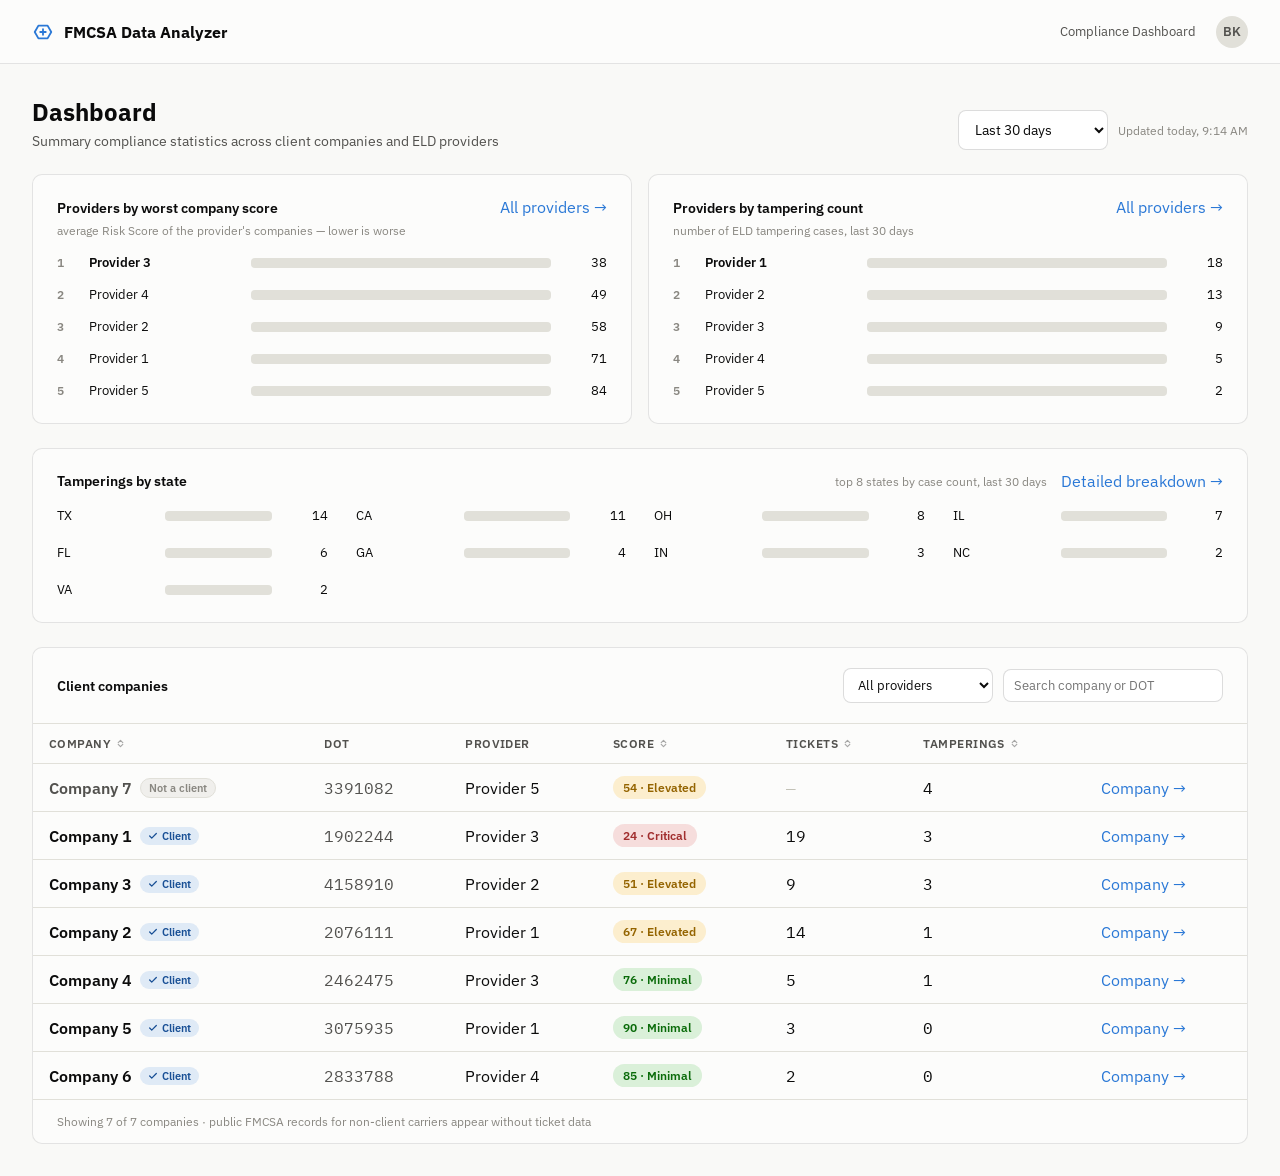
==== index.html @ c8cc748b "Initial commit — FMCSA Data Analyzer clickable prototype" ====
<!doctype html>
<html lang="en">
<head>
<meta charset="utf-8">
<meta name="viewport" content="width=device-width, initial-scale=1">
<title>FMCSA Data Analyzer — Dashboard</title>
<link rel="stylesheet" href="css/style.css">
</head>
<body>
<div data-topbar></div>

<div class="page">

  <div style="display:flex; align-items:flex-end; justify-content:space-between;">
    <div>
      <h1 style="margin:0 0 4px 0; font-size:24px; font-weight:700;">Dashboard</h1>
      <div style="font-size:14px; color:#52514e;">Summary compliance statistics across client companies and ELD providers</div>
    </div>
    <div style="display:flex; align-items:center; gap:10px;">
      <select class="select" style="min-width:150px;">
        <option>Last 30 days</option>
        <option>This month</option>
        <option>This year</option>
      </select>
      <div style="display:flex; align-items:center; gap:6px; font-size:12px; color:#898781;">Updated today, 9:14 AM</div>
    </div>
  </div>

  <div style="display:grid; grid-template-columns:1fr 1fr; gap:16px;">
    <div class="card" style="padding:22px 24px; display:flex; flex-direction:column; gap:14px;">
      <div style="display:flex; align-items:baseline; justify-content:space-between;">
        <div style="font-size:14px; font-weight:600;">Providers by worst company score</div>
        <a href="providers.html">All providers →</a>
      </div>
      <div style="font-size:12px; color:#898781; margin-top:-8px;">average Risk Score of the provider's companies — lower is worse</div>
      <div id="rank-score" style="display:flex; flex-direction:column; gap:11px;"></div>
    </div>

    <div class="card" style="padding:22px 24px; display:flex; flex-direction:column; gap:14px;">
      <div style="display:flex; align-items:baseline; justify-content:space-between;">
        <div style="font-size:14px; font-weight:600;">Providers by tampering count</div>
        <a href="providers.html">All providers →</a>
      </div>
      <div style="font-size:12px; color:#898781; margin-top:-8px;">number of ELD tampering cases, last 30 days</div>
      <div id="rank-tamper" style="display:flex; flex-direction:column; gap:11px;"></div>
    </div>
  </div>

  <div class="card" style="padding:22px 24px; display:flex; flex-direction:column; gap:14px;">
    <div style="display:flex; align-items:baseline; justify-content:space-between;">
      <div style="font-size:14px; font-weight:600;">Tamperings by state</div>
      <div style="display:flex; align-items:center; gap:14px;">
        <div style="font-size:12px; color:#898781;">top 8 states by case count, last 30 days</div>
        <a href="state.html?state=TX">Detailed breakdown →</a>
      </div>
    </div>
    <div id="state-grid" style="display:grid; grid-template-columns:repeat(4, minmax(0,1fr)); gap:16px 28px;"></div>
  </div>

  <div class="card" style="overflow:hidden;">
    <div style="padding:20px 24px; border-bottom:1px solid #e1e0d9; display:flex; align-items:center; justify-content:space-between;">
      <div style="font-size:14px; font-weight:600;">Client companies</div>
      <div style="display:flex; align-items:center; gap:10px;">
        <select id="provider-filter" class="select" style="min-width:150px; padding:7px 10px; font-size:13px;">
          <option value="">All providers</option>
        </select>
        <input id="search" class="select" style="min-width:220px; padding:7px 10px; font-size:13px;" placeholder="Search company or DOT">
      </div>
    </div>
    <table>
      <thead>
        <tr>
          <th><span class="th-sort" data-sort="name">Company</span></th>
          <th>DOT</th>
          <th>Provider</th>
          <th><span class="th-sort" data-sort="score">Score</span></th>
          <th><span class="th-sort" data-sort="tickets">Tickets</span></th>
          <th><span class="th-sort" data-sort="tamperings">Tamperings</span></th>
          <th></th>
        </tr>
      </thead>
      <tbody id="company-rows"></tbody>
    </table>
    <div id="company-count" style="padding:14px 24px; font-size:12px; color:#898781; border-top:1px solid #e1e0d9;"></div>
  </div>

</div>

<script src="js/data.js"></script>
<script src="js/app.js"></script>
<script>
  const rankScoreEl = document.getElementById('rank-score');
  const rankTamperEl = document.getElementById('rank-tamper');
  const stateGridEl = document.getElementById('state-grid');
  const providerFilterEl = document.getElementById('provider-filter');
  const searchEl = document.getElementById('search');
  const rowsEl = document.getElementById('company-rows');
  const countEl = document.getElementById('company-count');

  function barColorForScore(score) {
    if (score >= 75) return '#0ca30c';
    if (score >= 60) return '#fab219';
    if (score >= 40) return '#ec835a';
    return '#d03b3b';
  }

  function renderRankByScore() {
    const rows = [...PROVIDERS].sort((a, b) => a.avgScore - b.avgScore);
    const max = 100;
    rankScoreEl.innerHTML = rows.map((p, i) => `
      <a class="rank-row" href="provider.html?id=${p.id}">
        <span class="rank-num">${i + 1}</span>
        <span class="rank-name" style="${i === 0 ? 'font-weight:600;' : ''}">${p.name}</span>
        <span class="rank-track"><span class="rank-fill" style="width:${Math.round((100 - p.avgScore) / (100 - Math.min(...rows.map(r=>r.avgScore))) * 82 + 12)}%; background:${barColorForScore(p.avgScore)};"></span></span>
        <span class="rank-val mono">${p.avgScore}</span>
      </a>`).join('');
  }

  function renderRankByTamper() {
    const rows = [...PROVIDERS].sort((a, b) => b.tamperings - a.tamperings);
    const max = rows[0].tamperings;
    rankTamperEl.innerHTML = rows.map((p, i) => `
      <a class="rank-row" href="provider.html?id=${p.id}">
        <span class="rank-num">${i + 1}</span>
        <span class="rank-name" style="${i === 0 ? 'font-weight:600;' : ''}">${p.name}</span>
        <span class="rank-track"><span class="rank-fill" style="width:${Math.round(p.tamperings / max * 100)}%; background:#2a78d6;"></span></span>
        <span class="rank-val mono">${p.tamperings}</span>
      </a>`).join('');
  }

  function renderStates() {
    const rows = [...STATES].sort((a, b) => b.count - a.count);
    const max = rows[0].count;
    stateGridEl.innerHTML = rows.map(s => `
      <a class="rank-row" href="state.html?state=${s.code}">
        <span class="rank-name" style="width:96px;">${s.code}</span>
        <span class="rank-track"><span class="rank-fill" style="width:${Math.round(s.count / max * 100)}%; background:#4a3aa7;"></span></span>
        <span class="rank-val mono">${s.count}</span>
      </a>`).join('');
  }

  function populateProviderFilter() {
    providerFilterEl.innerHTML = '<option value="">All providers</option>' +
      PROVIDERS.map(p => `<option value="${p.id}">${p.name}</option>`).join('');
  }

  let sortField = 'tamperings';
  let sortDir = -1;

  function renderCompanies() {
    const providerVal = providerFilterEl.value;
    const q = searchEl.value.trim().toLowerCase();
    let rows = COMPANIES.filter(c => {
      if (providerVal && c.provider !== providerVal) return false;
      if (q && !(c.name.toLowerCase().includes(q) || c.dot.includes(q))) return false;
      return true;
    });
    rows.sort((a, b) => {
      let av = a[sortField], bv = b[sortField];
      if (av === null) av = -1;
      if (bv === null) bv = -1;
      if (typeof av === 'string') return av.localeCompare(bv) * sortDir;
      return (av - bv) * sortDir;
    });

    rowsEl.innerHTML = rows.map(c => {
      const provider = getProvider(c.provider);
      return `
      <tr class="row-link" onclick="location.href='company.html?dot=${c.dot}'">
        <td>
          <div style="display:flex; align-items:center; gap:8px;">
            <span style="font-weight:600; ${c.client ? '' : 'color:#52514e;'}">${c.name}</span>
            ${clientBadge(c.client)}
          </div>
        </td>
        <td class="mono" style="color:#52514e;">${c.dot}</td>
        <td>${provider ? provider.name : '—'}</td>
        <td>${scorePill(c.score)}</td>
        <td class="mono" style="font-variant-numeric:tabular-nums;">${c.tickets === null ? '<span style="color:#c3c2b7;">—</span>' : c.tickets}</td>
        <td class="mono" style="font-variant-numeric:tabular-nums;">${c.tamperings}</td>
        <td><a href="company.html?dot=${c.dot}">Company →</a></td>
      </tr>`;
    }).join('');

    countEl.textContent = `Showing ${rows.length} of ${COMPANIES.length} companies · public FMCSA records for non-client carriers appear without ticket data`;
  }

  document.querySelectorAll('.th-sort').forEach(el => {
    el.innerHTML += ' ' + icon(ICONS.sort, { size: 11, stroke: '#0b0b0b', sw: 2.5 });
    el.addEventListener('click', () => {
      const field = el.dataset.sort;
      if (sortField === field) sortDir *= -1; else { sortField = field; sortDir = 1; }
      document.querySelectorAll('.th-sort').forEach(e => e.classList.remove('active'));
      el.classList.add('active');
      renderCompanies();
    });
  });

  providerFilterEl.addEventListener('change', renderCompanies);
  searchEl.addEventListener('input', renderCompanies);

  renderRankByScore();
  renderRankByTamper();
  renderStates();
  populateProviderFilter();
  renderCompanies();
</script>
</body>
</html>
---- css/style.css ----
@import url('https://fonts.googleapis.com/css2?family=IBM+Plex+Sans:wght@400;500;600;700&family=IBM+Plex+Mono:wght@500;600&display=swap');

* { box-sizing: border-box; }
html, body { margin: 0; padding: 0; }
body {
  font-family: "IBM Plex Sans", system-ui, -apple-system, sans-serif;
  color: #0b0b0b;
  background: #f9f9f7;
}
.mono { font-family: "IBM Plex Mono", ui-monospace, monospace; }
a { color: #2a78d6; text-decoration: none; }
a:hover { color: #184f95; }

.topbar {
  height: 64px; display: flex; align-items: center; justify-content: space-between;
  padding: 0 32px; background: #fcfcfb; border-bottom: 1px solid rgba(11,11,11,0.10);
  position: sticky; top: 0; z-index: 10;
}
.topbar .brand { display: flex; align-items: center; gap: 10px; font-weight: 700; font-size: 16px; }
.topbar .right { display: flex; align-items: center; gap: 20px; }
.avatar {
  width: 32px; height: 32px; border-radius: 999px; background: #e1e0d9;
  display: flex; align-items: center; justify-content: center; font-size: 13px; font-weight: 600; color: #52514e;
}

.page { max-width: 1440px; margin: 0 auto; padding: 32px; display: flex; flex-direction: column; gap: 24px; }
.page.narrow { max-width: 1200px; }
.page.narrower { max-width: 1100px; }

.back-link { display: flex; align-items: center; gap: 6px; font-size: 13px; font-weight: 600; }

.card { background: #fcfcfb; border: 1px solid rgba(11,11,11,0.10); border-radius: 10px; }

table { border-collapse: collapse; width: 100%; }
th { text-align: left; font-weight: 600; color: #52514e; font-size: 12px; text-transform: uppercase; letter-spacing: 0.04em; }
td, th { padding: 12px 16px; border-bottom: 1px solid #e1e0d9; }
tr:last-child td { border-bottom: none; }
tr.row-link { cursor: pointer; }
tr.row-link:hover { background: #f4f3f0; }

.pill { display: inline-flex; align-items: center; gap: 6px; padding: 4px 10px; border-radius: 999px; font-size: 12px; font-weight: 600; white-space: nowrap; }
.pill-minimal { background: rgba(12,163,12,0.14); color: #0a6b0a; }
.pill-elevated { background: rgba(250,178,25,0.20); color: #946400; }
.pill-elevated-alt { background: rgba(236,131,90,0.18); color: #9c3d1c; }
.pill-critical { background: rgba(208,59,59,0.16); color: #a12e2e; }
.pill-info { background: rgba(42,120,214,0.14); color: #184f95; }

.client-badge { display: inline-flex; align-items: center; gap: 4px; padding: 2px 8px; border-radius: 999px; font-size: 11px; font-weight: 600; }
.client-yes { background: rgba(42,120,214,0.14); color: #184f95; }
.client-no { background: #f0efec; color: #898781; border: 1px solid #e1e0d9; }

.btn {
  display: inline-flex; align-items: center; gap: 8px; padding: 9px 16px; border-radius: 8px;
  font-size: 14px; font-weight: 600; border: 1px solid rgba(11,11,11,0.14); background: #fcfcfb; color: #0b0b0b; cursor: pointer;
}
.btn:hover { background: #f4f3f0; }

select.select, input.select {
  display: flex; align-items: center; padding: 9px 12px; border: 1px solid rgba(11,11,11,0.14);
  border-radius: 8px; background: #ffffff; font-size: 14px; font-family: inherit; color: #0b0b0b;
}

.th-sort { display: inline-flex; align-items: center; gap: 4px; cursor: pointer; user-select: none; }
.th-sort svg { opacity: 0.35; }
.th-sort.active svg { opacity: 1; }

.rank-row { display: flex; align-items: center; gap: 12px; padding: 2px 0; color: inherit; }
.rank-num { width: 20px; font-size: 12px; color: #898781; font-weight: 600; flex-shrink: 0; }
.rank-name { width: 150px; font-size: 13px; flex-shrink: 0; overflow: hidden; text-overflow: ellipsis; white-space: nowrap; }
.rank-track { flex: 1; height: 10px; border-radius: 4px; background: #e1e0d9; overflow: hidden; }
.rank-fill { height: 100%; border-radius: 4px; transition: width .25s ease; }
.rank-val { width: 44px; text-align: right; font-size: 13px; flex-shrink: 0; }

.segmented { display: inline-flex; padding: 3px; background: #f0efec; border-radius: 9px; gap: 2px; }
.segmented button {
  padding: 7px 16px; border-radius: 7px; font-size: 13px; font-weight: 600; color: #52514e;
  background: none; border: none; cursor: pointer; font-family: inherit;
}
.segmented button.active { background: #fcfcfb; color: #0b0b0b; box-shadow: 0 1px 2px rgba(11,11,11,0.10); }

.kv { display: flex; flex-direction: column; gap: 4px; }
.kv .k { font-size: 11px; color: #898781; text-transform: uppercase; letter-spacing: 0.04em; }
.kv .v { font-size: 14px; font-weight: 600; }

.step { display: flex; gap: 14px; padding: 14px 0; border-bottom: 1px solid #e1e0d9; }
.step:last-child { border-bottom: none; }
.step .dot { width: 10px; height: 10px; border-radius: 999px; margin-top: 5px; flex-shrink: 0; }

.notice {
  padding: 16px 22px; display: flex; align-items: center; gap: 12px;
  background: #fdf5ec; border: 1px solid rgba(217,89,38,0.25); border-radius: 10px;
}
.notice .text { font-size: 12.5px; color: #52514e; }

.section-head { padding: 16px 18px; border-bottom: 1px solid #e1e0d9; display: flex; align-items: center; justify-content: space-between; }
.fresh { display: flex; align-items: center; gap: 6px; font-size: 11px; color: #898781; }

.empty-state { padding: 32px 24px; text-align: center; color: #898781; font-size: 13px; }
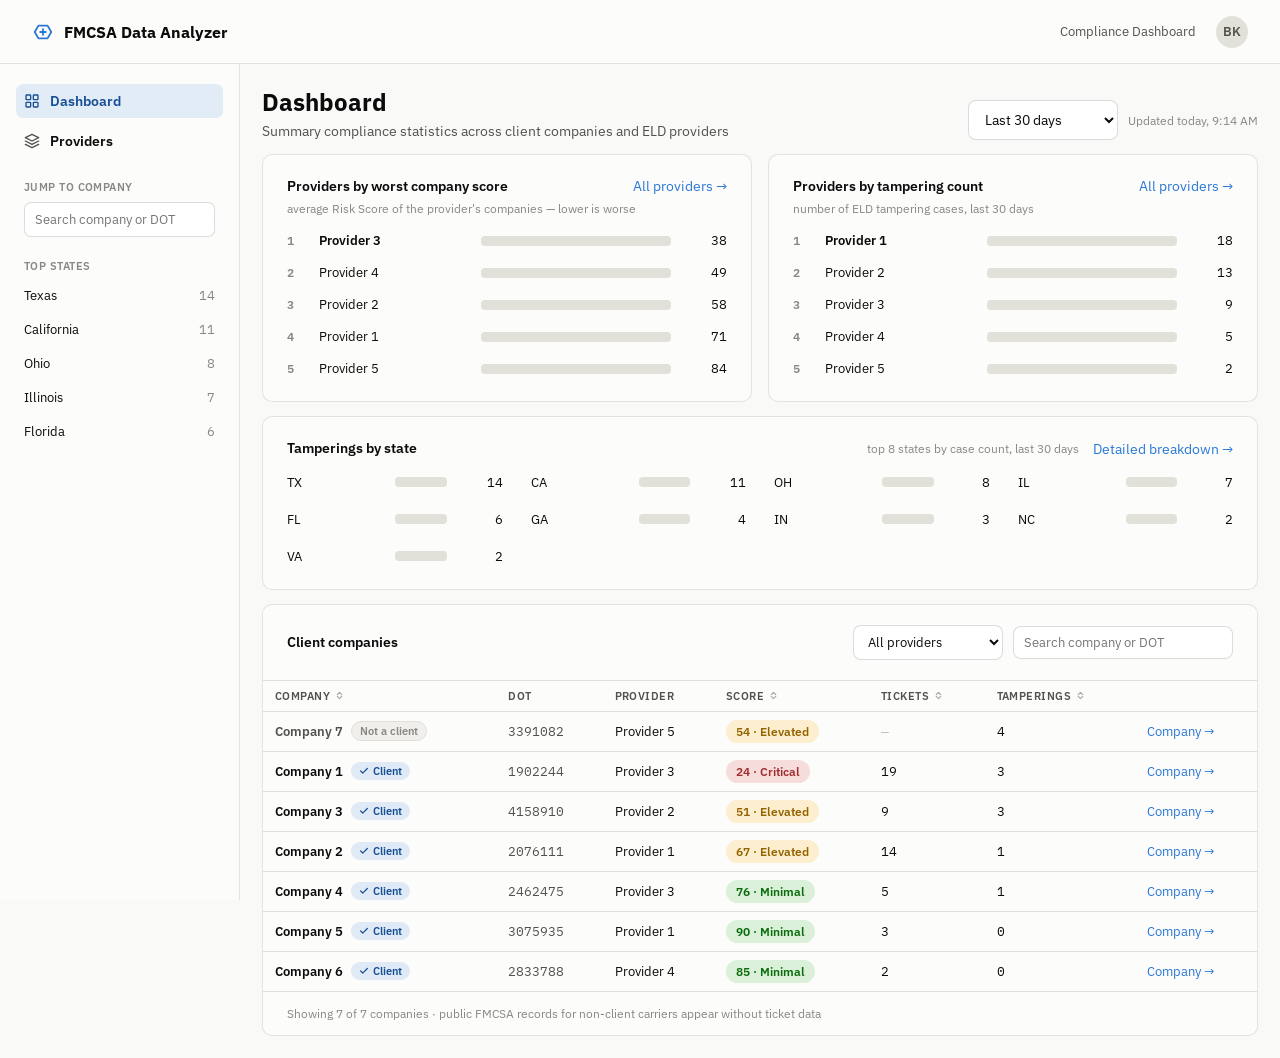
==== commit 42f25fed: "Consolidate company page into tabs, tighten layout density" ====
--- a/index.html
+++ b/index.html
@@ -8,7 +8,9 @@
 </head>
 <body>
 <div data-topbar></div>
-
+<div class="app-shell">
+  <div data-sidebar></div>
+  <div class="main-content">
 <div class="page">
 
   <div style="display:flex; align-items:flex-end; justify-content:space-between;">
@@ -84,6 +86,9 @@
     <div id="company-count" style="padding:14px 24px; font-size:12px; color:#898781; border-top:1px solid #e1e0d9;"></div>
   </div>
 
+</div>
+
+  </div>
 </div>
 
 <script src="js/data.js"></script>
--- a/css/style.css
+++ b/css/style.css
@@ -23,20 +23,84 @@
   display: flex; align-items: center; justify-content: center; font-size: 13px; font-weight: 600; color: #52514e;
 }
 
-.page { max-width: 1440px; margin: 0 auto; padding: 32px; display: flex; flex-direction: column; gap: 24px; }
+.app-shell { display: flex; align-items: flex-start; }
+
+.sidebar {
+  width: 240px; flex-shrink: 0; background: #fcfcfb; border-right: 1px solid rgba(11,11,11,0.10);
+  min-height: calc(100vh - 64px); position: sticky; top: 64px; align-self: flex-start;
+  padding: 20px 16px; display: flex; flex-direction: column; gap: 22px;
+}
+.sidebar-section { display: flex; flex-direction: column; gap: 6px; }
+.sidebar-label { font-size: 11px; font-weight: 600; color: #898781; text-transform: uppercase; letter-spacing: 0.04em; padding: 0 8px; margin-bottom: 2px; }
+.sidebar-link {
+  display: flex; align-items: center; gap: 10px; padding: 8px 8px; border-radius: 7px;
+  font-size: 13.5px; font-weight: 600; color: #0b0b0b;
+}
+.sidebar-link:hover { background: #f0efec; color: #0b0b0b; }
+.sidebar-link.active { background: rgba(42,120,214,0.12); color: #184f95; }
+.sidebar-link svg { flex-shrink: 0; }
+
+.sidebar-search-wrap { position: relative; padding: 0 8px; }
+.sidebar-search-input {
+  width: 100%; padding: 8px 10px; border: 1px solid rgba(11,11,11,0.14); border-radius: 7px;
+  font-size: 13px; font-family: inherit; background: #ffffff;
+}
+.sidebar-search-results {
+  position: absolute; left: 8px; right: 8px; top: calc(100% + 4px);
+  background: #fcfcfb; border: 1px solid rgba(11,11,11,0.14); border-radius: 8px;
+  box-shadow: 0 4px 16px rgba(11,11,11,0.12); max-height: 280px; overflow-y: auto; z-index: 20;
+}
+.sidebar-search-results a { display: block; padding: 8px 10px; font-size: 12.5px; color: #0b0b0b; border-bottom: 1px solid #f0efec; }
+.sidebar-search-results a:last-child { border-bottom: none; }
+.sidebar-search-results a:hover { background: #f0efec; }
+.sidebar-search-results .hint { padding: 8px 10px; font-size: 12px; color: #898781; }
+
+.sidebar-state-row { display: flex; align-items: center; justify-content: space-between; padding: 6px 8px; border-radius: 7px; font-size: 12.5px; color: #0b0b0b; }
+.sidebar-state-row:hover { background: #f0efec; }
+.sidebar-state-row .n { color: #898781; }
+
+.main-content { flex: 1; min-width: 0; }
+
+.page { max-width: 1440px; margin: 0 auto; padding: 22px; display: flex; flex-direction: column; gap: 14px; font-size: 13.5px; }
 .page.narrow { max-width: 1200px; }
 .page.narrower { max-width: 1100px; }
 
+@media (max-width: 900px) {
+  .sidebar { display: none; }
+}
+
 .back-link { display: flex; align-items: center; gap: 6px; font-size: 13px; font-weight: 600; }
+
+.crumbs { display: flex; align-items: center; gap: 8px; font-size: 13px; flex-wrap: wrap; }
+.crumbs a { font-weight: 600; }
+.crumbs .crumb-current { color: #52514e; font-weight: 600; }
+.crumbs .crumb-sep { color: #c3c2b7; }
 
 .card { background: #fcfcfb; border: 1px solid rgba(11,11,11,0.10); border-radius: 10px; }
 
-table { border-collapse: collapse; width: 100%; }
-th { text-align: left; font-weight: 600; color: #52514e; font-size: 12px; text-transform: uppercase; letter-spacing: 0.04em; }
-td, th { padding: 12px 16px; border-bottom: 1px solid #e1e0d9; }
+table { border-collapse: collapse; width: 100%; font-size: 13px; }
+th { text-align: left; font-weight: 600; color: #52514e; font-size: 11px; text-transform: uppercase; letter-spacing: 0.04em; }
+td, th { padding: 8px 12px; border-bottom: 1px solid #e1e0d9; }
 tr:last-child td { border-bottom: none; }
 tr.row-link { cursor: pointer; }
 tr.row-link:hover { background: #f4f3f0; }
+
+.tabs { display: flex; gap: 2px; border-bottom: 1px solid #e1e0d9; padding: 0 6px; overflow-x: auto; }
+.tab-btn {
+  padding: 9px 12px; font-size: 12.5px; font-weight: 600; color: #898781; background: none; border: none;
+  border-bottom: 2px solid transparent; cursor: pointer; font-family: inherit; margin-bottom: -1px; white-space: nowrap;
+}
+.tab-btn:hover { color: #0b0b0b; }
+.tab-btn.active { color: #184f95; border-bottom-color: #2a78d6; }
+.tab-count { margin-left: 5px; font-size: 10.5px; color: #898781; background: #f0efec; padding: 1px 6px; border-radius: 999px; }
+.tab-btn.active .tab-count { color: #184f95; background: rgba(42,120,214,0.14); }
+.tab-panel { padding: 4px 0; }
+
+.exp-row td { cursor: pointer; }
+.exp-panel-row td { padding: 0; border-bottom: 1px solid #e1e0d9; background: #f6f5f2; }
+.exp-panel-inner { padding: 12px 18px; display: flex; flex-direction: column; gap: 8px; }
+.chev { transition: transform .15s ease; flex-shrink: 0; }
+.chev.open { transform: rotate(90deg); }
 
 .pill { display: inline-flex; align-items: center; gap: 6px; padding: 4px 10px; border-radius: 999px; font-size: 12px; font-weight: 600; white-space: nowrap; }
 .pill-minimal { background: rgba(12,163,12,0.14); color: #0a6b0a; }
@@ -87,12 +151,12 @@
 .step .dot { width: 10px; height: 10px; border-radius: 999px; margin-top: 5px; flex-shrink: 0; }
 
 .notice {
-  padding: 16px 22px; display: flex; align-items: center; gap: 12px;
+  padding: 12px 16px; display: flex; align-items: center; gap: 10px;
   background: #fdf5ec; border: 1px solid rgba(217,89,38,0.25); border-radius: 10px;
 }
-.notice .text { font-size: 12.5px; color: #52514e; }
+.notice .text { font-size: 12px; color: #52514e; }
 
-.section-head { padding: 16px 18px; border-bottom: 1px solid #e1e0d9; display: flex; align-items: center; justify-content: space-between; }
-.fresh { display: flex; align-items: center; gap: 6px; font-size: 11px; color: #898781; }
+.section-head { padding: 12px 14px; border-bottom: 1px solid #e1e0d9; display: flex; align-items: center; justify-content: space-between; }
+.fresh { display: flex; align-items: center; gap: 6px; font-size: 10.5px; color: #898781; }
 
-.empty-state { padding: 32px 24px; text-align: center; color: #898781; font-size: 13px; }
+.empty-state { padding: 24px 18px; text-align: center; color: #898781; font-size: 12.5px; }
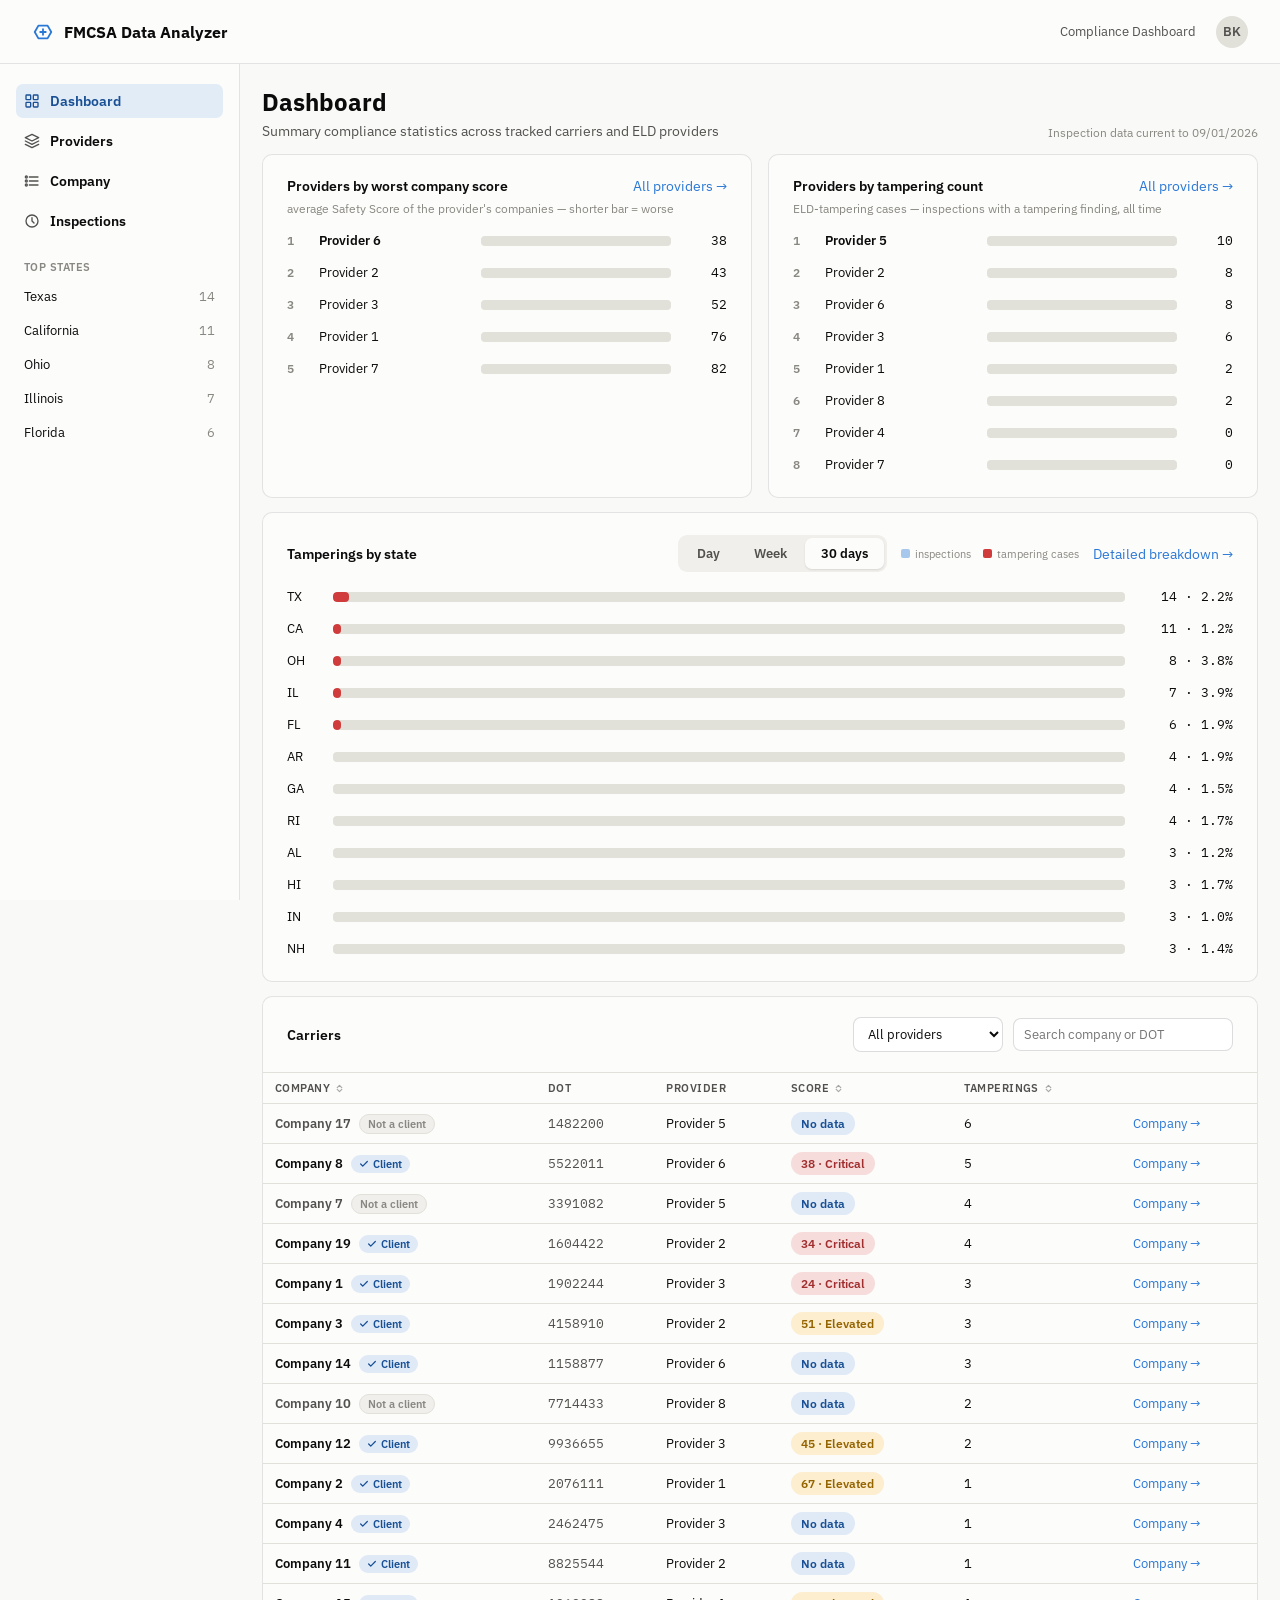
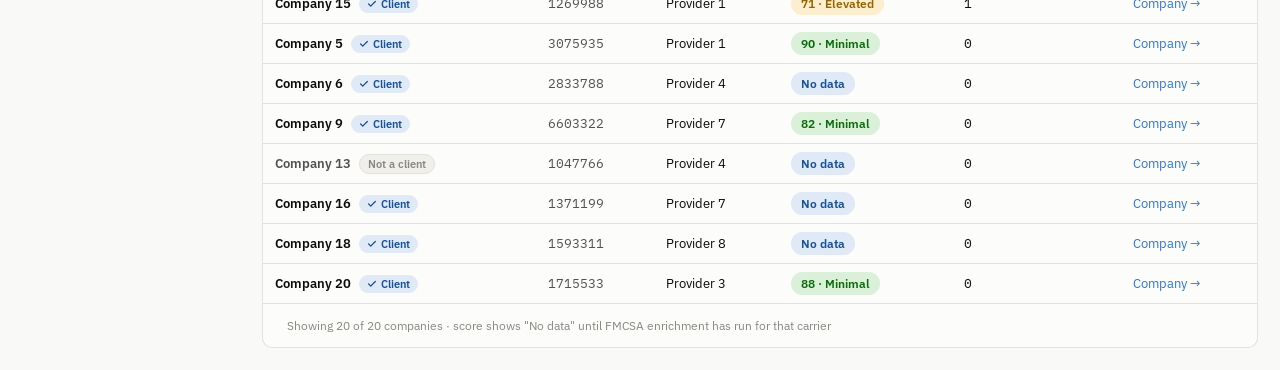
==== commit a11ea995: "Update prototype to match production app" ====
--- a/index.html
+++ b/index.html
@@ -16,16 +16,9 @@
   <div style="display:flex; align-items:flex-end; justify-content:space-between;">
     <div>
       <h1 style="margin:0 0 4px 0; font-size:24px; font-weight:700;">Dashboard</h1>
-      <div style="font-size:14px; color:#52514e;">Summary compliance statistics across client companies and ELD providers</div>
-    </div>
-    <div style="display:flex; align-items:center; gap:10px;">
-      <select class="select" style="min-width:150px;">
-        <option>Last 30 days</option>
-        <option>This month</option>
-        <option>This year</option>
-      </select>
-      <div style="display:flex; align-items:center; gap:6px; font-size:12px; color:#898781;">Updated today, 9:14 AM</div>
-    </div>
+      <div style="font-size:14px; color:#52514e;">Summary compliance statistics across tracked carriers and ELD providers</div>
+    </div>
+    <div id="freshness" style="font-size:12px; color:#898781;"></div>
   </div>
 
   <div style="display:grid; grid-template-columns:1fr 1fr; gap:16px;">
@@ -34,7 +27,7 @@
         <div style="font-size:14px; font-weight:600;">Providers by worst company score</div>
         <a href="providers.html">All providers →</a>
       </div>
-      <div style="font-size:12px; color:#898781; margin-top:-8px;">average Risk Score of the provider's companies — lower is worse</div>
+      <div style="font-size:12px; color:#898781; margin-top:-8px;" title="Internal heuristic risk score, not the official FMCSA SMS score.">average Safety Score of the provider's companies — shorter bar = worse</div>
       <div id="rank-score" style="display:flex; flex-direction:column; gap:11px;"></div>
     </div>
 
@@ -43,25 +36,33 @@
         <div style="font-size:14px; font-weight:600;">Providers by tampering count</div>
         <a href="providers.html">All providers →</a>
       </div>
-      <div style="font-size:12px; color:#898781; margin-top:-8px;">number of ELD tampering cases, last 30 days</div>
+      <div style="font-size:12px; color:#898781; margin-top:-8px;">ELD-tampering cases — inspections with a tampering finding, all time</div>
       <div id="rank-tamper" style="display:flex; flex-direction:column; gap:11px;"></div>
     </div>
   </div>
 
   <div class="card" style="padding:22px 24px; display:flex; flex-direction:column; gap:14px;">
-    <div style="display:flex; align-items:baseline; justify-content:space-between;">
+    <div style="display:flex; align-items:center; justify-content:space-between; flex-wrap:wrap; gap:10px;">
       <div style="font-size:14px; font-weight:600;">Tamperings by state</div>
-      <div style="display:flex; align-items:center; gap:14px;">
-        <div style="font-size:12px; color:#898781;">top 8 states by case count, last 30 days</div>
+      <div style="display:flex; align-items:center; gap:14px; flex-wrap:wrap;">
+        <div class="segmented" id="state-window">
+          <button data-window="day">Day</button>
+          <button data-window="week">Week</button>
+          <button data-window="30d" class="active">30 days</button>
+        </div>
+        <span style="display:flex; align-items:center; gap:12px; font-size:11px; color:#898781;">
+          <span style="display:flex; align-items:center; gap:5px;"><span style="width:9px; height:9px; border-radius:2px; background:#2a78d6; opacity:0.4; display:inline-block;"></span>inspections</span>
+          <span style="display:flex; align-items:center; gap:5px;"><span style="width:9px; height:9px; border-radius:2px; background:#d03b3b; display:inline-block;"></span>tampering cases</span>
+        </span>
         <a href="state.html?state=TX">Detailed breakdown →</a>
       </div>
     </div>
-    <div id="state-grid" style="display:grid; grid-template-columns:repeat(4, minmax(0,1fr)); gap:16px 28px;"></div>
+    <div id="state-grid" style="display:flex; flex-direction:column; gap:11px;"></div>
   </div>
 
   <div class="card" style="overflow:hidden;">
-    <div style="padding:20px 24px; border-bottom:1px solid #e1e0d9; display:flex; align-items:center; justify-content:space-between;">
-      <div style="font-size:14px; font-weight:600;">Client companies</div>
+    <div style="padding:20px 24px; border-bottom:1px solid #e1e0d9; display:flex; align-items:center; justify-content:space-between; flex-wrap:wrap; gap:10px;">
+      <div style="font-size:14px; font-weight:600;">Carriers</div>
       <div style="display:flex; align-items:center; gap:10px;">
         <select id="provider-filter" class="select" style="min-width:150px; padding:7px 10px; font-size:13px;">
           <option value="">All providers</option>
@@ -76,7 +77,6 @@
           <th>DOT</th>
           <th>Provider</th>
           <th><span class="th-sort" data-sort="score">Score</span></th>
-          <th><span class="th-sort" data-sort="tickets">Tickets</span></th>
           <th><span class="th-sort" data-sort="tamperings">Tamperings</span></th>
           <th></th>
         </tr>
@@ -102,6 +102,9 @@
   const rowsEl = document.getElementById('company-rows');
   const countEl = document.getElementById('company-count');
 
+  const latestInspection = INSPECTIONS.reduce((max, i) => i.date > max ? i.date : max, INSPECTIONS[0].date);
+  document.getElementById('freshness').textContent = `Inspection data current to ${fmtDate(latestInspection)}`;
+
   function barColorForScore(score) {
     if (score >= 75) return '#0ca30c';
     if (score >= 60) return '#fab219';
@@ -110,20 +113,22 @@
   }
 
   function renderRankByScore() {
-    const rows = [...PROVIDERS].sort((a, b) => a.avgScore - b.avgScore);
-    const max = 100;
+    // Only providers with at least one enriched carrier have a meaningful
+    // average — unenriched ones sit at 0 and would otherwise falsely look "worst".
+    const scored = PROVIDERS.filter(p => p.avgScore > 0);
+    const rows = [...(scored.length ? scored : PROVIDERS)].sort((a, b) => a.avgScore - b.avgScore);
     rankScoreEl.innerHTML = rows.map((p, i) => `
       <a class="rank-row" href="provider.html?id=${p.id}">
         <span class="rank-num">${i + 1}</span>
         <span class="rank-name" style="${i === 0 ? 'font-weight:600;' : ''}">${p.name}</span>
-        <span class="rank-track"><span class="rank-fill" style="width:${Math.round((100 - p.avgScore) / (100 - Math.min(...rows.map(r=>r.avgScore))) * 82 + 12)}%; background:${barColorForScore(p.avgScore)};"></span></span>
+        <span class="rank-track"><span class="rank-fill" style="width:${p.avgScore}%; background:${barColorForScore(p.avgScore)};"></span></span>
         <span class="rank-val mono">${p.avgScore}</span>
       </a>`).join('');
   }
 
   function renderRankByTamper() {
     const rows = [...PROVIDERS].sort((a, b) => b.tamperings - a.tamperings);
-    const max = rows[0].tamperings;
+    const max = rows[0].tamperings || 1;
     rankTamperEl.innerHTML = rows.map((p, i) => `
       <a class="rank-row" href="provider.html?id=${p.id}">
         <span class="rank-num">${i + 1}</span>
@@ -133,16 +138,39 @@
       </a>`).join('');
   }
 
+  const STATE_WINDOW_SCALE = { day: 1 / 60, week: 1 / 8.6, '30d': 1 };
+  let stateWindow = '30d';
+
   function renderStates() {
-    const rows = [...STATES].sort((a, b) => b.count - a.count);
-    const max = rows[0].count;
-    stateGridEl.innerHTML = rows.map(s => `
+    const scale = STATE_WINDOW_SCALE[stateWindow];
+    const rows = STATES.map(s => ({ ...s, count: Math.max(0, Math.round(s.count * scale)), inspections: Math.max(0, Math.round(s.inspections * scale)) }))
+      .sort((a, b) => b.count - a.count)
+      .slice(0, 12);
+    const maxInsp = Math.max(1, ...rows.map(s => s.inspections));
+    stateGridEl.innerHTML = rows.map(s => {
+      const rate = s.inspections > 0 ? (s.count / s.inspections * 100) : 0;
+      const inspPct = Math.round(s.inspections / maxInsp * 100);
+      const tamperPct = Math.round(s.count / maxInsp * 100);
+      return `
       <a class="rank-row" href="state.html?state=${s.code}">
-        <span class="rank-name" style="width:96px;">${s.code}</span>
-        <span class="rank-track"><span class="rank-fill" style="width:${Math.round(s.count / max * 100)}%; background:#4a3aa7;"></span></span>
-        <span class="rank-val mono">${s.count}</span>
-      </a>`).join('');
-  }
+        <span class="rank-name" style="width:34px; flex-shrink:0;">${s.code}</span>
+        <span class="rank-track" style="position:relative;">
+          <span class="rank-fill" style="width:${inspPct}%; background:#2a78d6; opacity:0.4;"></span>
+          <span class="rank-fill" style="position:absolute; top:0; left:0; width:${tamperPct}%; background:#d03b3b;"></span>
+        </span>
+        <span class="rank-val mono" style="width:96px;">${s.count} · ${rate.toFixed(1)}%</span>
+      </a>`;
+    }).join('');
+  }
+
+  document.querySelectorAll('#state-window button').forEach(btn => {
+    btn.addEventListener('click', () => {
+      stateWindow = btn.dataset.window;
+      document.querySelectorAll('#state-window button').forEach(b => b.classList.remove('active'));
+      btn.classList.add('active');
+      renderStates();
+    });
+  });
 
   function populateProviderFilter() {
     providerFilterEl.innerHTML = '<option value="">All providers</option>' +
@@ -162,8 +190,6 @@
     });
     rows.sort((a, b) => {
       let av = a[sortField], bv = b[sortField];
-      if (av === null) av = -1;
-      if (bv === null) bv = -1;
       if (typeof av === 'string') return av.localeCompare(bv) * sortDir;
       return (av - bv) * sortDir;
     });
@@ -180,14 +206,13 @@
         </td>
         <td class="mono" style="color:#52514e;">${c.dot}</td>
         <td>${provider ? provider.name : '—'}</td>
-        <td>${scorePill(c.score)}</td>
-        <td class="mono" style="font-variant-numeric:tabular-nums;">${c.tickets === null ? '<span style="color:#c3c2b7;">—</span>' : c.tickets}</td>
+        <td>${scorePill(c.score, c.hasDetail)}</td>
         <td class="mono" style="font-variant-numeric:tabular-nums;">${c.tamperings}</td>
         <td><a href="company.html?dot=${c.dot}">Company →</a></td>
       </tr>`;
     }).join('');
 
-    countEl.textContent = `Showing ${rows.length} of ${COMPANIES.length} companies · public FMCSA records for non-client carriers appear without ticket data`;
+    countEl.textContent = `Showing ${rows.length} of ${COMPANIES.length} companies · score shows "No data" until FMCSA enrichment has run for that carrier`;
   }
 
   document.querySelectorAll('.th-sort').forEach(el => {
--- a/css/style.css
+++ b/css/style.css
@@ -102,6 +102,12 @@
 .chev { transition: transform .15s ease; flex-shrink: 0; }
 .chev.open { transform: rotate(90deg); }
 
+.copy-btn {
+  display: inline-flex; align-items: center; justify-content: center; padding: 2px; margin-left: 2px;
+  border: none; background: none; cursor: pointer; border-radius: 4px; vertical-align: middle;
+}
+.copy-btn:hover { background: #e9e8e3; }
+
 .pill { display: inline-flex; align-items: center; gap: 6px; padding: 4px 10px; border-radius: 999px; font-size: 12px; font-weight: 600; white-space: nowrap; }
 .pill-minimal { background: rgba(12,163,12,0.14); color: #0a6b0a; }
 .pill-elevated { background: rgba(250,178,25,0.20); color: #946400; }
@@ -118,6 +124,8 @@
   font-size: 14px; font-weight: 600; border: 1px solid rgba(11,11,11,0.14); background: #fcfcfb; color: #0b0b0b; cursor: pointer;
 }
 .btn:hover { background: #f4f3f0; }
+.btn:disabled { opacity: 0.4; cursor: not-allowed; }
+.btn:disabled:hover { background: #fcfcfb; }
 
 select.select, input.select {
   display: flex; align-items: center; padding: 9px 12px; border: 1px solid rgba(11,11,11,0.14);
